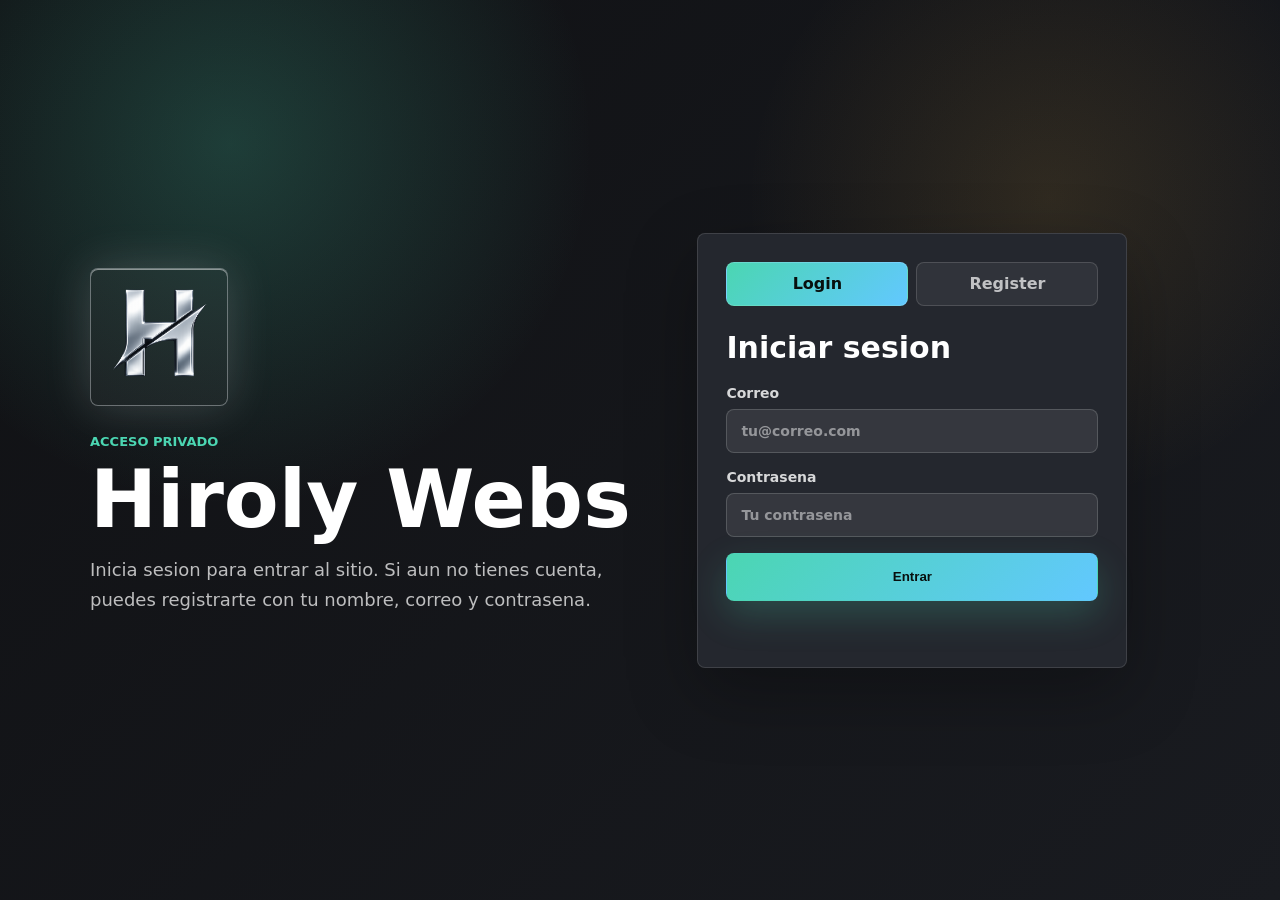
==== panel.html @ da5dadb5 "Add files via upload" ====
<!doctype html>
<html lang="es">
  <head>
    <meta charset="UTF-8" />
    <meta name="viewport" content="width=device-width, initial-scale=1.0" />
    <title>Hiroly Webs | Panel Admin</title>
    <meta name="description" content="Panel administrativo de pedidos de Hiroly Webs." />
    <link rel="stylesheet" href="styles.css" />
  </head>
  <body class="admin-page">
    <main class="admin-shell">
      <section class="auth-card admin-login" id="admin-login">
        <p class="eyebrow">Admin</p>
        <h1>Panel privado</h1>
        <p class="admin-copy">Ingresa con la cuenta administrativa para revisar pedidos.</p>
        <form class="admin-form">
          <label>
            Correo o usuario
            <input type="email" name="admin-user" value="dueno@gmai.com" required />
          </label>
          <label>
            Contrasena
            <input type="password" name="admin-password" value="dueño1616" required />
          </label>
          <button class="button primary" type="submit">Entrar al panel</button>
          <p class="auth-status" role="status" aria-live="polite"></p>
        </form>
      </section>

      <section class="admin-panel" id="admin-panel" hidden>
        <div class="admin-panel-head">
          <div>
            <p class="eyebrow">Pedidos</p>
            <h1>Panel de pedidos</h1>
            <p>Revisa que plan quiere cada cliente y el correo con el que se registro.</p>
          </div>
          <button class="button secondary admin-logout" type="button">Cerrar admin</button>
        </div>

        <div class="admin-summary">
          <article>
            <span>Total pedidos</span>
            <strong id="admin-total">0</strong>
          </article>
          <article>
            <span>Valor potencial</span>
            <strong id="admin-total-value">$0 USD</strong>
          </article>
        </div>

        <div class="admin-table-wrap">
          <table class="admin-table">
            <thead>
              <tr>
                <th>Fecha</th>
                <th>Cliente registrado</th>
                <th>Correo registrado</th>
                <th>Plan</th>
                <th>Modulos</th>
                <th>Precio</th>
                <th>Accion</th>
              </tr>
            </thead>
            <tbody id="admin-orders"></tbody>
          </table>
          <p class="empty-orders" id="empty-orders">Todavia no hay pedidos registrados.</p>
        </div>
      </section>
    </main>

    <script src="script.js"></script>
  </body>
</html>
---- styles.css ----
:root {
  --ink: #101114;
  --panel: #191b20;
  --panel-soft: #24272e;
  --platinum: #e9edf2;
  --platinum-dark: #8e98a6;
  --mint: #4bd6b2;
  --cyan: #62c8ff;
  --amber: #f2b84b;
  --paper: #f7f8fb;
  --muted: #717783;
  --line: rgba(255, 255, 255, 0.16);
  --shadow: 0 24px 70px rgba(0, 0, 0, 0.28);
  --ease: cubic-bezier(0.2, 0.8, 0.2, 1);
}

* {
  box-sizing: border-box;
}

html {
  scroll-behavior: smooth;
}

body {
  margin: 0;
  font-family:
    Inter, ui-sans-serif, system-ui, -apple-system, BlinkMacSystemFont, "Segoe UI",
    sans-serif;
  color: var(--ink);
  background: var(--paper);
}

a {
  color: inherit;
  text-decoration: none;
}

a,
button,
input,
select,
textarea,
.brand-mark,
.hero-logo,
.service-card,
.plan,
.module-grid article,
.process-steps article,
.web-info,
.web-form,
.contact-form,
.auth-card,
.admin-summary article {
  transition:
    transform 220ms var(--ease),
    box-shadow 220ms var(--ease),
    border-color 220ms var(--ease),
    background-color 220ms var(--ease),
    color 220ms var(--ease),
    filter 220ms var(--ease);
}

.site-header {
  position: fixed;
  top: 0;
  left: 0;
  right: 0;
  z-index: 20;
  border-bottom: 1px solid rgba(255, 255, 255, 0.12);
  background: rgba(16, 17, 20, 0.86);
  backdrop-filter: blur(18px);
}

.nav {
  display: flex;
  align-items: center;
  justify-content: space-between;
  width: min(1180px, calc(100% - 40px));
  min-height: 74px;
  margin: 0 auto;
}

.brand {
  display: inline-flex;
  align-items: center;
  gap: 12px;
  color: white;
  font-weight: 800;
}

.brand-mark,
.hero-logo {
  display: block;
  object-fit: cover;
  object-position: center;
}

.brand-mark {
  width: 42px;
  height: 42px;
  border: 1px solid rgba(233, 237, 242, 0.46);
  border-radius: 8px;
  background-color: #15171b;
  box-shadow: inset 0 1px 0 rgba(255, 255, 255, 0.45), 0 0 26px rgba(233, 237, 242, 0.18);
}

.brand:hover .brand-mark,
.brand:focus-visible .brand-mark,
.hero-logo:hover {
  transform: translateY(-2px) scale(1.04);
  box-shadow:
    inset 0 1px 0 rgba(255, 255, 255, 0.5),
    0 0 34px rgba(233, 237, 242, 0.3),
    0 18px 36px rgba(0, 0, 0, 0.24);
}

.brand-name {
  white-space: nowrap;
}

.nav-links {
  display: flex;
  align-items: center;
  gap: 8px;
}

.nav-links a {
  min-height: 40px;
  padding: 10px 13px;
  border-radius: 8px;
  color: rgba(255, 255, 255, 0.78);
  font-size: 14px;
  font-weight: 700;
}

.nav-logout {
  min-height: 40px;
  padding: 10px 13px;
  border: 1px solid rgba(255, 255, 255, 0.16);
  border-radius: 8px;
  color: white;
  background: rgba(255, 255, 255, 0.08);
  font: inherit;
  font-size: 14px;
  font-weight: 800;
  cursor: pointer;
}

.nav-links a:hover,
.nav-links a:focus-visible,
.nav-logout:hover,
.nav-logout:focus-visible,
.nav-links a[aria-current="page"] {
  color: white;
  background: rgba(255, 255, 255, 0.1);
  outline: none;
}

.menu-toggle {
  display: none;
  width: 44px;
  height: 44px;
  border: 1px solid rgba(255, 255, 255, 0.18);
  border-radius: 8px;
  background: rgba(255, 255, 255, 0.08);
  cursor: pointer;
}

.menu-toggle span:not(.sr-only) {
  display: block;
  width: 20px;
  height: 2px;
  margin: 4px auto;
  background: white;
}

.sr-only {
  position: absolute;
  width: 1px;
  height: 1px;
  overflow: hidden;
  clip: rect(0, 0, 0, 0);
}

.hero {
  position: relative;
  display: grid;
  grid-template-columns: minmax(0, 1fr) 320px;
  align-items: end;
  gap: 40px;
  min-height: 92vh;
  padding: 132px max(20px, calc((100vw - 1180px) / 2)) 72px;
  overflow: hidden;
  color: white;
  background:
    radial-gradient(circle at 18% 16%, rgba(75, 214, 178, 0.22), transparent 28%),
    radial-gradient(circle at 82% 22%, rgba(242, 184, 75, 0.16), transparent 24%),
    linear-gradient(135deg, #101114 0%, #181b22 42%, #0f1816 100%);
}

.hero-bg {
  position: absolute;
  inset: 0;
  opacity: 0.82;
  pointer-events: none;
}

.server-line {
  position: absolute;
  left: 7%;
  right: 7%;
  height: 80px;
  border: 1px solid var(--line);
  border-radius: 8px;
  transform: skewY(-7deg);
  background:
    linear-gradient(90deg, rgba(255, 255, 255, 0.1), transparent 28%),
    repeating-linear-gradient(90deg, transparent 0 36px, rgba(255, 255, 255, 0.08) 36px 38px);
}

.line-a {
  top: 22%;
}

.line-b {
  top: 43%;
  left: 18%;
}

.line-c {
  top: 64%;
  right: 20%;
}

.hero-content,
.hero-panel {
  position: relative;
  z-index: 1;
}

.hero-logo {
  width: clamp(94px, 12vw, 138px);
  height: clamp(94px, 12vw, 138px);
  margin-bottom: 28px;
  border: 1px solid rgba(233, 237, 242, 0.38);
  border-radius: 8px;
  background-color: rgba(255, 255, 255, 0.04);
  box-shadow:
    inset 0 1px 0 rgba(255, 255, 255, 0.48),
    0 0 46px rgba(233, 237, 242, 0.18);
}

.eyebrow {
  margin: 0 0 12px;
  color: var(--mint);
  font-size: 13px;
  font-weight: 850;
  letter-spacing: 0;
  text-transform: uppercase;
}

h1,
h2,
h3,
p {
  margin-top: 0;
}

h1 {
  max-width: 850px;
  margin-bottom: 18px;
  font-size: clamp(48px, 7vw, 88px);
  line-height: 0.95;
  letter-spacing: 0;
}

.hero-copy {
  max-width: 650px;
  color: rgba(255, 255, 255, 0.76);
  font-size: 20px;
  line-height: 1.65;
}

.hero-actions,
.contact-list {
  display: flex;
  flex-wrap: wrap;
  gap: 12px;
}

.button {
  display: inline-flex;
  align-items: center;
  justify-content: center;
  min-height: 48px;
  padding: 0 20px;
  border: 1px solid transparent;
  border-radius: 8px;
  font-weight: 850;
  cursor: pointer;
}

.button:hover,
.button:focus-visible,
.nav-logout:hover,
.nav-logout:focus-visible {
  transform: translateY(-2px);
  filter: brightness(1.06);
  outline: none;
}

.button.primary:hover,
.button.primary:focus-visible {
  box-shadow:
    0 18px 44px rgba(75, 214, 178, 0.3),
    0 0 0 3px rgba(75, 214, 178, 0.18);
}

.button.secondary:hover,
.button.secondary:focus-visible,
.plan-button:hover,
.plan-button:focus-visible {
  border-color: rgba(255, 255, 255, 0.36);
  background: rgba(255, 255, 255, 0.13);
  box-shadow: 0 14px 30px rgba(0, 0, 0, 0.22);
}

.button.primary {
  color: #08100e;
  background: linear-gradient(135deg, var(--mint), var(--cyan));
  box-shadow: 0 14px 36px rgba(75, 214, 178, 0.22);
}

.button.secondary,
.plan-button {
  color: white;
  border-color: rgba(255, 255, 255, 0.22);
  background: rgba(255, 255, 255, 0.08);
}

.hero-panel {
  padding: 24px;
  border: 1px solid rgba(255, 255, 255, 0.16);
  border-radius: 8px;
  background: rgba(255, 255, 255, 0.08);
  box-shadow: var(--shadow);
  backdrop-filter: blur(18px);
}

.hero-panel div {
  display: flex;
  align-items: center;
  gap: 10px;
  color: rgba(255, 255, 255, 0.75);
  font-weight: 800;
}

.status-dot {
  width: 10px;
  height: 10px;
  border-radius: 50%;
  background: var(--mint);
  box-shadow: 0 0 18px var(--mint);
}

.hero-panel strong {
  display: block;
  margin: 18px 0 8px;
  font-size: 58px;
}

.hero-panel p {
  margin-bottom: 0;
  color: rgba(255, 255, 255, 0.68);
  line-height: 1.5;
}

.section {
  padding: 86px max(20px, calc((100vw - 1180px) / 2));
}

.page-hero {
  padding: 142px max(20px, calc((100vw - 1180px) / 2)) 70px;
  color: white;
  background:
    radial-gradient(circle at 82% 18%, rgba(75, 214, 178, 0.2), transparent 26%),
    linear-gradient(135deg, #101114 0%, #191b20 100%);
}

.page-hero.dark {
  color: white;
  background:
    radial-gradient(circle at 82% 18%, rgba(75, 214, 178, 0.2), transparent 26%),
    linear-gradient(135deg, #101114 0%, #191b20 100%);
}

.page-hero h1 {
  max-width: 860px;
  margin-bottom: 18px;
  font-size: clamp(40px, 6vw, 72px);
  line-height: 1;
}

.page-hero p:not(.eyebrow) {
  max-width: 720px;
  margin-bottom: 0;
  color: rgba(255, 255, 255, 0.72);
  font-size: 19px;
  line-height: 1.6;
}

.page-hero.dark p:not(.eyebrow) {
  color: rgba(255, 255, 255, 0.72);
}

.section-heading {
  max-width: 720px;
  margin-bottom: 34px;
}

.section h2 {
  margin-bottom: 0;
  font-size: clamp(32px, 4vw, 52px);
  line-height: 1.08;
  letter-spacing: 0;
}

.service-grid,
.plans {
  display: grid;
  grid-template-columns: repeat(auto-fit, minmax(220px, 1fr));
  gap: 18px;
}

.service-card,
.plan,
.contact-form,
.web-form,
.web-info {
  border: 1px solid rgba(255, 255, 255, 0.1);
  border-radius: 8px;
  background: var(--panel-soft);
  box-shadow: 0 16px 38px rgba(0, 0, 0, 0.16);
}

.service-card {
  padding: 28px;
}

.service-card:hover,
.service-card:focus-within,
.plan:hover,
.plan:focus-within,
.module-grid article:hover,
.process-steps article:hover,
.web-info:hover,
.web-form:focus-within,
.contact-form:focus-within,
.auth-card:focus-within,
.admin-summary article:hover {
  transform: translateY(-6px);
  border-color: rgba(75, 214, 178, 0.34);
  box-shadow:
    0 22px 52px rgba(0, 0, 0, 0.24),
    0 0 0 1px rgba(75, 214, 178, 0.08);
}

.service-icon {
  display: inline-grid;
  place-items: center;
  min-width: 56px;
  height: 38px;
  margin-bottom: 22px;
  border-radius: 8px;
  color: #0b1514;
  background: #d7f8ee;
  font-weight: 950;
}

.service-card:hover .service-icon,
.quick-message:hover .service-icon {
  transform: translateY(-2px) scale(1.04);
  box-shadow: 0 10px 24px rgba(75, 214, 178, 0.2);
}

.service-card h3,
.plan h3 {
  margin-bottom: 12px;
  font-size: 24px;
  color: white;
}

.service-card p,
.contact-copy p {
  color: rgba(255, 255, 255, 0.68);
  line-height: 1.65;
}

.text-link {
  display: inline-flex;
  margin-top: 6px;
  color: var(--mint);
  font-weight: 900;
}

.text-link:hover,
.text-link:focus-visible {
  color: var(--cyan);
  transform: translateX(4px);
  outline: none;
}

.module-section {
  color: white;
  background: var(--panel);
}

.module-section .section-heading p:not(.eyebrow) {
  color: rgba(255, 255, 255, 0.72);
  line-height: 1.65;
}

.module-grid,
.process-steps {
  display: grid;
  grid-template-columns: repeat(3, minmax(0, 1fr));
  gap: 16px;
}

.module-grid article,
.process-steps article {
  padding: 24px;
  border: 1px solid rgba(255, 255, 255, 0.1);
  border-radius: 8px;
  background: var(--panel-soft);
  box-shadow: 0 12px 30px rgba(0, 0, 0, 0.16);
}

.module-grid h3,
.process-steps h3 {
  margin-bottom: 8px;
  font-size: 21px;
}

.module-grid p,
.process-steps p {
  margin: 0;
  color: rgba(255, 255, 255, 0.68);
  line-height: 1.55;
}

.process-steps strong {
  display: grid;
  place-items: center;
  width: 38px;
  height: 38px;
  margin-bottom: 16px;
  border-radius: 8px;
  color: #101114;
  background: var(--mint);
  font-size: 18px;
}

.plans-section {
  color: white;
  background: var(--panel);
}

.plans-section .section-heading p:not(.eyebrow) {
  color: rgba(255, 255, 255, 0.72);
  line-height: 1.65;
}

.plans {
  align-items: stretch;
}

.plan {
  position: relative;
  display: flex;
  flex-direction: column;
  min-height: 420px;
  padding: 28px;
  color: white;
  background: var(--panel-soft);
  border-color: rgba(255, 255, 255, 0.1);
}

.plan.featured {
  border-color: rgba(75, 214, 178, 0.62);
  background:
    linear-gradient(180deg, rgba(75, 214, 178, 0.18), transparent 42%),
    #22262b;
  transform: translateY(-14px);
}

.plan.featured:hover,
.plan.featured:focus-within {
  transform: translateY(-20px);
}

.plan-name {
  margin-bottom: 14px;
  color: var(--mint);
  font-weight: 850;
}

.plan h3 {
  font-size: 42px;
}

.plan h3 span {
  color: rgba(255, 255, 255, 0.58);
  font-size: 16px;
}

.plan ul {
  display: grid;
  gap: 12px;
  margin: 8px 0 26px;
  padding: 0;
  list-style: none;
  color: rgba(255, 255, 255, 0.76);
}

.plan li::before {
  content: "✓";
  margin-right: 9px;
  color: var(--mint);
  font-weight: 900;
}

.plan .button {
  margin-top: auto;
}

.plan-badge {
  position: absolute;
  top: 18px;
  right: 18px;
  margin: 0;
  padding: 7px 10px;
  border-radius: 8px;
  color: #17140a;
  background: var(--amber);
  font-size: 12px;
  font-weight: 900;
}

.website-request {
  color: white;
  background: var(--panel);
}

.website-request .section-heading p:not(.eyebrow) {
  color: rgba(255, 255, 255, 0.72);
  line-height: 1.65;
}

.web-request-grid {
  display: grid;
  grid-template-columns: minmax(0, 0.85fr) minmax(320px, 1fr);
  gap: 22px;
  align-items: start;
}

.web-info,
.web-form {
  padding: 26px;
}

.web-info h3 {
  margin-bottom: 16px;
  font-size: 26px;
}

.web-info ul {
  display: grid;
  gap: 13px;
  margin: 0;
  padding-left: 18px;
  color: rgba(255, 255, 255, 0.68);
  line-height: 1.55;
}

.selected-plan {
  margin-bottom: 22px;
  padding: 18px;
  border: 1px solid rgba(75, 214, 178, 0.45);
  border-radius: 8px;
  background: rgba(75, 214, 178, 0.12);
}

.selected-plan span {
  display: block;
  margin-bottom: 6px;
  color: var(--mint);
  font-size: 13px;
  font-weight: 900;
  text-transform: uppercase;
}

.selected-plan strong {
  display: block;
  margin-bottom: 6px;
  font-size: 24px;
}

.selected-plan p {
  margin: 0;
  color: rgba(255, 255, 255, 0.72);
  line-height: 1.45;
}

.web-form {
  display: grid;
  gap: 16px;
}

.contact {
  display: grid;
  grid-template-columns: minmax(0, 0.9fr) minmax(320px, 1fr);
  gap: 42px;
  align-items: start;
  color: white;
  background: var(--panel);
}

.contact-copy h2 {
  margin-bottom: 18px;
}

.contact-list {
  margin-top: 26px;
}

.contact-list a {
  display: inline-flex;
  align-items: center;
  gap: 9px;
  min-height: 44px;
  padding: 12px 14px;
  border-radius: 8px;
  color: #101114;
  background: #e3f7f1;
  font-weight: 850;
}

.contact-form {
  display: grid;
  gap: 16px;
  padding: 26px;
}

.quick-message {
  gap: 18px;
  padding: 30px;
  border-color: rgba(75, 214, 178, 0.22);
  background:
    linear-gradient(180deg, rgba(75, 214, 178, 0.08), transparent 44%),
    var(--panel-soft);
}

.quick-message-head {
  display: flex;
  gap: 14px;
  align-items: center;
  padding-bottom: 18px;
  border-bottom: 1px solid rgba(255, 255, 255, 0.12);
}

.quick-message-head .service-icon {
  margin-bottom: 0;
}

.quick-message-head h3 {
  margin-bottom: 4px;
  font-size: 25px;
}

.quick-message-head p {
  margin: 0;
  color: rgba(255, 255, 255, 0.68);
  line-height: 1.45;
}

.quick-fields {
  display: grid;
  grid-template-columns: repeat(2, minmax(0, 1fr));
  gap: 12px;
}

.quick-message input,
.quick-message textarea {
  border-width: 0 0 1px;
  border-radius: 0;
  padding-inline: 0;
  background: transparent;
}

.quick-message textarea {
  min-height: 150px;
}

.whatsapp-bubble {
  position: fixed;
  right: 22px;
  bottom: 22px;
  z-index: 30;
  display: inline-flex;
  align-items: center;
  gap: 10px;
  min-height: 58px;
  padding: 10px 16px 10px 10px;
  border-radius: 999px;
  color: white;
  background: #128c4a;
  box-shadow: 0 18px 42px rgba(18, 140, 74, 0.34);
  font-weight: 900;
}

.whatsapp-bubble img {
  width: 40px;
  height: 40px;
  flex: 0 0 auto;
}

.whatsapp-bubble:hover,
.whatsapp-bubble:focus-visible {
  transform: translateY(-3px) scale(1.03);
  background: #0f7a40;
  outline: 3px solid rgba(37, 211, 102, 0.24);
}

label {
  display: grid;
  gap: 8px;
  color: rgba(255, 255, 255, 0.82);
  font-size: 14px;
  font-weight: 850;
}

input,
select,
textarea {
  width: 100%;
  border: 1px solid rgba(255, 255, 255, 0.16);
  border-radius: 8px;
  padding: 13px 14px;
  color: white;
  background: rgba(255, 255, 255, 0.08);
  font: inherit;
}

input::placeholder,
textarea::placeholder {
  color: rgba(255, 255, 255, 0.48);
}

textarea {
  resize: vertical;
}

input:focus,
select:focus,
textarea:focus {
  border-color: var(--mint);
  outline: 3px solid rgba(75, 214, 178, 0.18);
  box-shadow: 0 10px 24px rgba(75, 214, 178, 0.08);
}

.form-status {
  min-height: 22px;
  margin: 0;
  color: #207761;
  font-weight: 800;
}

.footer {
  padding: 28px 20px;
  color: rgba(255, 255, 255, 0.72);
  text-align: center;
  background: #101114;
}

.footer p {
  margin: 0;
}

.auth-page {
  min-height: 100vh;
  color: white;
  background:
    radial-gradient(circle at 18% 16%, rgba(75, 214, 178, 0.22), transparent 28%),
    radial-gradient(circle at 82% 22%, rgba(242, 184, 75, 0.12), transparent 24%),
    linear-gradient(135deg, #101114 0%, #191b20 100%);
}

.auth-shell {
  display: grid;
  grid-template-columns: minmax(0, 0.9fr) minmax(320px, 430px);
  gap: 44px;
  align-items: center;
  width: min(1100px, calc(100% - 40px));
  min-height: 100vh;
  margin: 0 auto;
  padding: 56px 0;
}

.auth-brand h1 {
  margin-bottom: 16px;
  font-size: clamp(48px, 7vw, 80px);
  line-height: 0.98;
}

.auth-brand p:not(.eyebrow) {
  max-width: 560px;
  color: rgba(255, 255, 255, 0.72);
  font-size: 18px;
  line-height: 1.65;
}

.auth-card {
  padding: 28px;
  border: 1px solid rgba(255, 255, 255, 0.12);
  border-radius: 8px;
  background: var(--panel-soft);
  box-shadow: var(--shadow);
}

.auth-tabs {
  display: grid;
  grid-template-columns: repeat(2, 1fr);
  gap: 8px;
  margin-bottom: 24px;
}

.auth-tab {
  min-height: 44px;
  border: 1px solid rgba(255, 255, 255, 0.14);
  border-radius: 8px;
  color: rgba(255, 255, 255, 0.7);
  background: rgba(255, 255, 255, 0.06);
  font: inherit;
  font-weight: 900;
  cursor: pointer;
}

.auth-tab.is-active {
  color: #08100e;
  background: linear-gradient(135deg, var(--mint), var(--cyan));
}

.auth-form {
  display: none;
  gap: 16px;
}

.auth-form.is-active {
  display: grid;
}

.auth-form h2 {
  margin-bottom: 4px;
  font-size: 30px;
}

.auth-status {
  min-height: 22px;
  margin: 0;
  color: var(--amber);
  font-weight: 850;
  line-height: 1.4;
}

.admin-page {
  min-height: 100vh;
  color: white;
  background:
    radial-gradient(circle at 82% 18%, rgba(75, 214, 178, 0.2), transparent 26%),
    linear-gradient(135deg, #101114 0%, #191b20 100%);
}

.admin-shell {
  width: min(1180px, calc(100% - 40px));
  min-height: 100vh;
  margin: 0 auto;
  padding: 56px 0;
}

.admin-login {
  width: min(440px, 100%);
  margin: 8vh auto 0;
}

.admin-login h1,
.admin-panel h1 {
  margin-bottom: 12px;
  font-size: clamp(38px, 5vw, 58px);
  line-height: 1;
}

.admin-copy,
.admin-panel-head p {
  color: rgba(255, 255, 255, 0.72);
  line-height: 1.6;
}

.admin-form {
  display: grid;
  gap: 16px;
  margin-top: 24px;
}

.admin-panel-head {
  display: flex;
  align-items: end;
  justify-content: space-between;
  gap: 24px;
  margin-bottom: 28px;
}

.admin-summary {
  display: grid;
  grid-template-columns: repeat(2, minmax(0, 1fr));
  gap: 16px;
  margin-bottom: 22px;
}

.admin-summary article,
.admin-table-wrap {
  border: 1px solid rgba(255, 255, 255, 0.1);
  border-radius: 8px;
  background: var(--panel-soft);
  box-shadow: 0 16px 38px rgba(0, 0, 0, 0.16);
}

.admin-summary article {
  padding: 22px;
}

.admin-summary span {
  display: block;
  margin-bottom: 8px;
  color: rgba(255, 255, 255, 0.62);
  font-weight: 850;
}

.admin-summary strong {
  font-size: 34px;
}

.admin-table-wrap {
  overflow-x: auto;
}

.admin-table {
  width: 100%;
  border-collapse: collapse;
  min-width: 760px;
}

.admin-table th,
.admin-table td {
  padding: 15px 16px;
  border-bottom: 1px solid rgba(255, 255, 255, 0.1);
  text-align: left;
}

.admin-table th {
  color: var(--mint);
  font-size: 13px;
  text-transform: uppercase;
}

.admin-table td {
  color: rgba(255, 255, 255, 0.82);
}

.delete-order {
  min-height: 36px;
  padding: 8px 12px;
  border: 1px solid rgba(255, 255, 255, 0.14);
  border-radius: 8px;
  color: white;
  background: rgba(255, 80, 80, 0.24);
  font: inherit;
  font-weight: 900;
  cursor: pointer;
}

.delete-order:hover,
.delete-order:focus-visible {
  transform: translateY(-1px);
  background: rgba(255, 80, 80, 0.36);
  outline: none;
}

@media (prefers-reduced-motion: reduce) {
  *,
  *::before,
  *::after {
    scroll-behavior: auto !important;
    transition-duration: 0.01ms !important;
    animation-duration: 0.01ms !important;
    animation-iteration-count: 1 !important;
  }
}

.empty-orders {
  margin: 0;
  padding: 22px;
  color: rgba(255, 255, 255, 0.68);
}

.plan-inline-status {
  min-height: 24px;
  margin: 14px 0 0;
  color: var(--mint);
  font-weight: 900;
  line-height: 1.45;
  font-size: 14px;
}

@media (max-width: 860px) {
  .menu-toggle {
    display: block;
  }

  .nav-links {
    position: absolute;
    top: 74px;
    left: 20px;
    right: 20px;
    display: none;
    padding: 10px;
    border: 1px solid rgba(255, 255, 255, 0.14);
    border-radius: 8px;
    background: rgba(16, 17, 20, 0.96);
    box-shadow: var(--shadow);
  }

  .nav-links.is-open {
    display: grid;
  }

  .nav-links a {
    width: 100%;
  }

  .nav-logout {
    width: 100%;
    text-align: left;
  }

  .hero {
    grid-template-columns: 1fr;
    min-height: auto;
    padding-top: 118px;
  }

  .hero-panel {
    max-width: 420px;
  }

  .service-grid,
  .plans,
  .module-grid,
  .process-steps,
  .web-request-grid,
  .contact {
    grid-template-columns: 1fr;
  }

  .plan.featured {
    transform: none;
  }

  .auth-shell {
    grid-template-columns: 1fr;
    align-content: center;
  }

  .admin-panel-head,
  .admin-summary {
    grid-template-columns: 1fr;
  }

  .admin-panel-head {
    display: grid;
  }
}

@media (max-width: 520px) {
  .nav {
    width: min(100% - 28px, 1180px);
  }

  .brand-name {
    font-size: 15px;
  }

  .brand-mark {
    width: 38px;
    height: 38px;
  }

  .section {
    padding-top: 64px;
    padding-bottom: 64px;
  }

  .hero-copy {
    font-size: 17px;
  }

  .hero-actions .button,
  .contact-form .button {
    width: 100%;
  }

  .quick-fields {
    grid-template-columns: 1fr;
  }

  .plan {
    min-height: auto;
  }
}
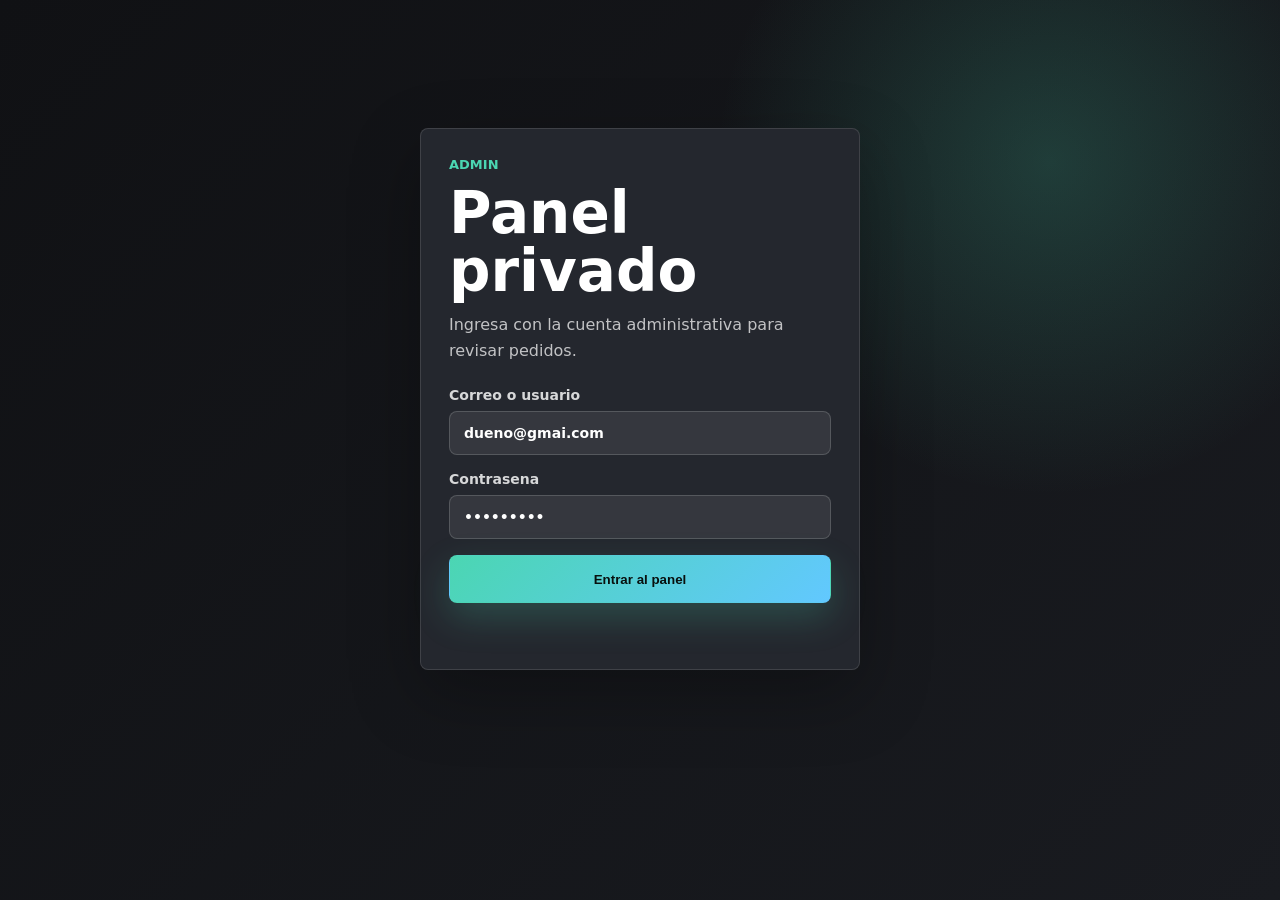
==== commit f253d86a: "Update panel.html" ====
--- a/panel.html
+++ b/panel.html
@@ -68,6 +68,80 @@
       </section>
     </main>
 
-    <script src="script.js"></script>
+<script>
+const form = document.querySelector(".admin-form");
+const loginSection = document.getElementById("admin-login");
+const panelSection = document.getElementById("admin-panel");
+const status = document.querySelector(".auth-status");
+
+function loadOrders() {
+  let orders = JSON.parse(localStorage.getItem("orders")) || [];
+
+  const tbody = document.getElementById("admin-orders");
+  tbody.innerHTML = "";
+
+  let total = 0;
+
+  if (orders.length === 0) {
+    document.getElementById("empty-orders").style.display = "block";
+    return;
+  } else {
+    document.getElementById("empty-orders").style.display = "none";
+  }
+
+  orders.forEach((o, index) => {
+    total += Number(o.price);
+
+    const tr = document.createElement("tr");
+
+    tr.innerHTML = `
+      <td>${o.date}</td>
+      <td>${o.name}</td>
+      <td>${o.email}</td>
+      <td>${o.plan}</td>
+      <td>${o.modules}</td>
+      <td>$${o.price}</td>
+      <td><button onclick="deleteOrder(${index})">Eliminar</button></td>
+    `;
+
+    tbody.appendChild(tr);
+  });
+
+  document.getElementById("admin-total").textContent = orders.length;
+  document.getElementById("admin-total-value").textContent = "$" + total + " USD";
+}
+
+function deleteOrder(index) {
+  let orders = JSON.parse(localStorage.getItem("orders")) || [];
+  orders.splice(index, 1);
+  localStorage.setItem("orders", JSON.stringify(orders));
+  loadOrders();
+}
+
+form.addEventListener("submit", (e) => {
+  e.preventDefault();
+
+  const user = form.querySelector("input[name='admin-user']").value;
+  const pass = form.querySelector("input[name='admin-password']").value;
+
+  const ADMIN_USER = "dueno@gmai.com";
+  const ADMIN_PASS = "dueño1616";
+
+  if (user === ADMIN_USER && pass === ADMIN_PASS) {
+    loginSection.hidden = true;
+    panelSection.hidden = false;
+
+    loadOrders(); // 🔥 IMPORTANTE
+  } else {
+    status.textContent = "Credenciales incorrectas ❌";
+  }
+});
+
+document.querySelector(".admin-logout").addEventListener("click", () => {
+  panelSection.hidden = true;
+  loginSection.hidden = false;
+});
+</script>
+
   </body>
 </html>
